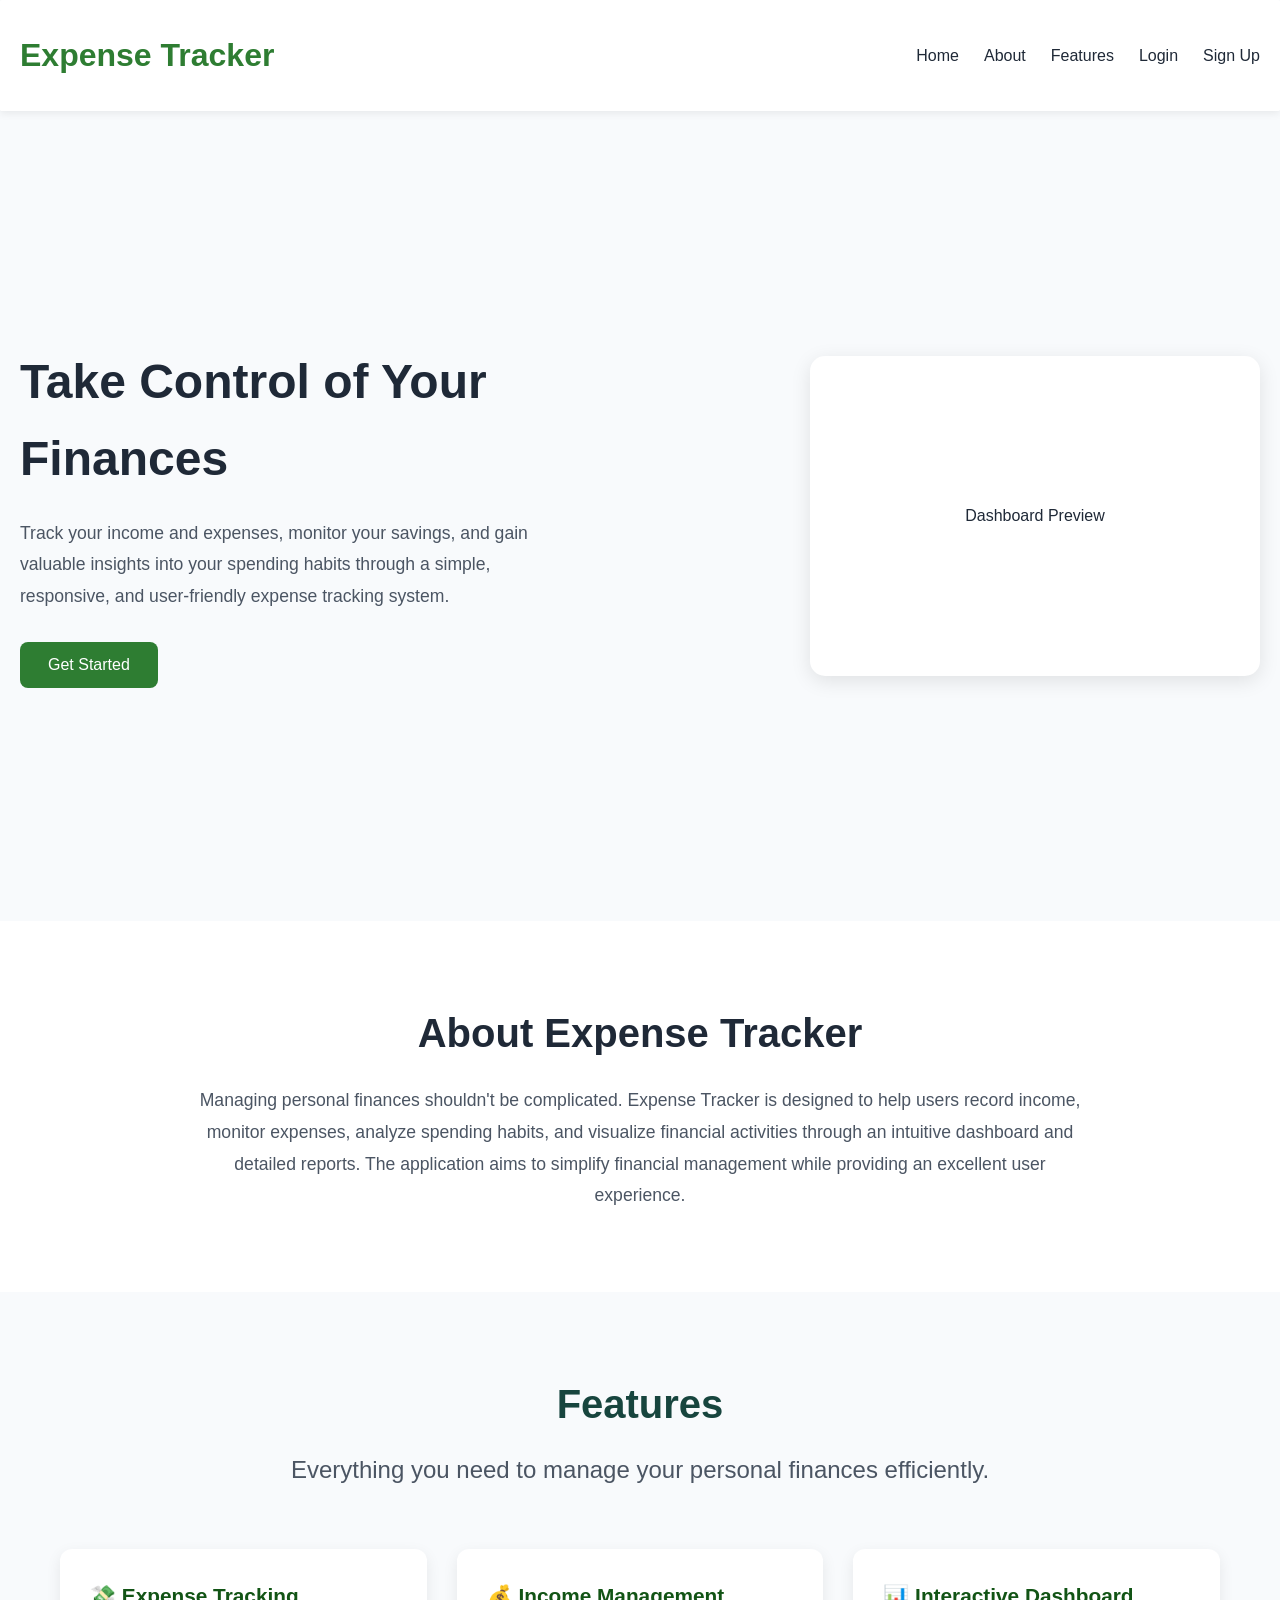
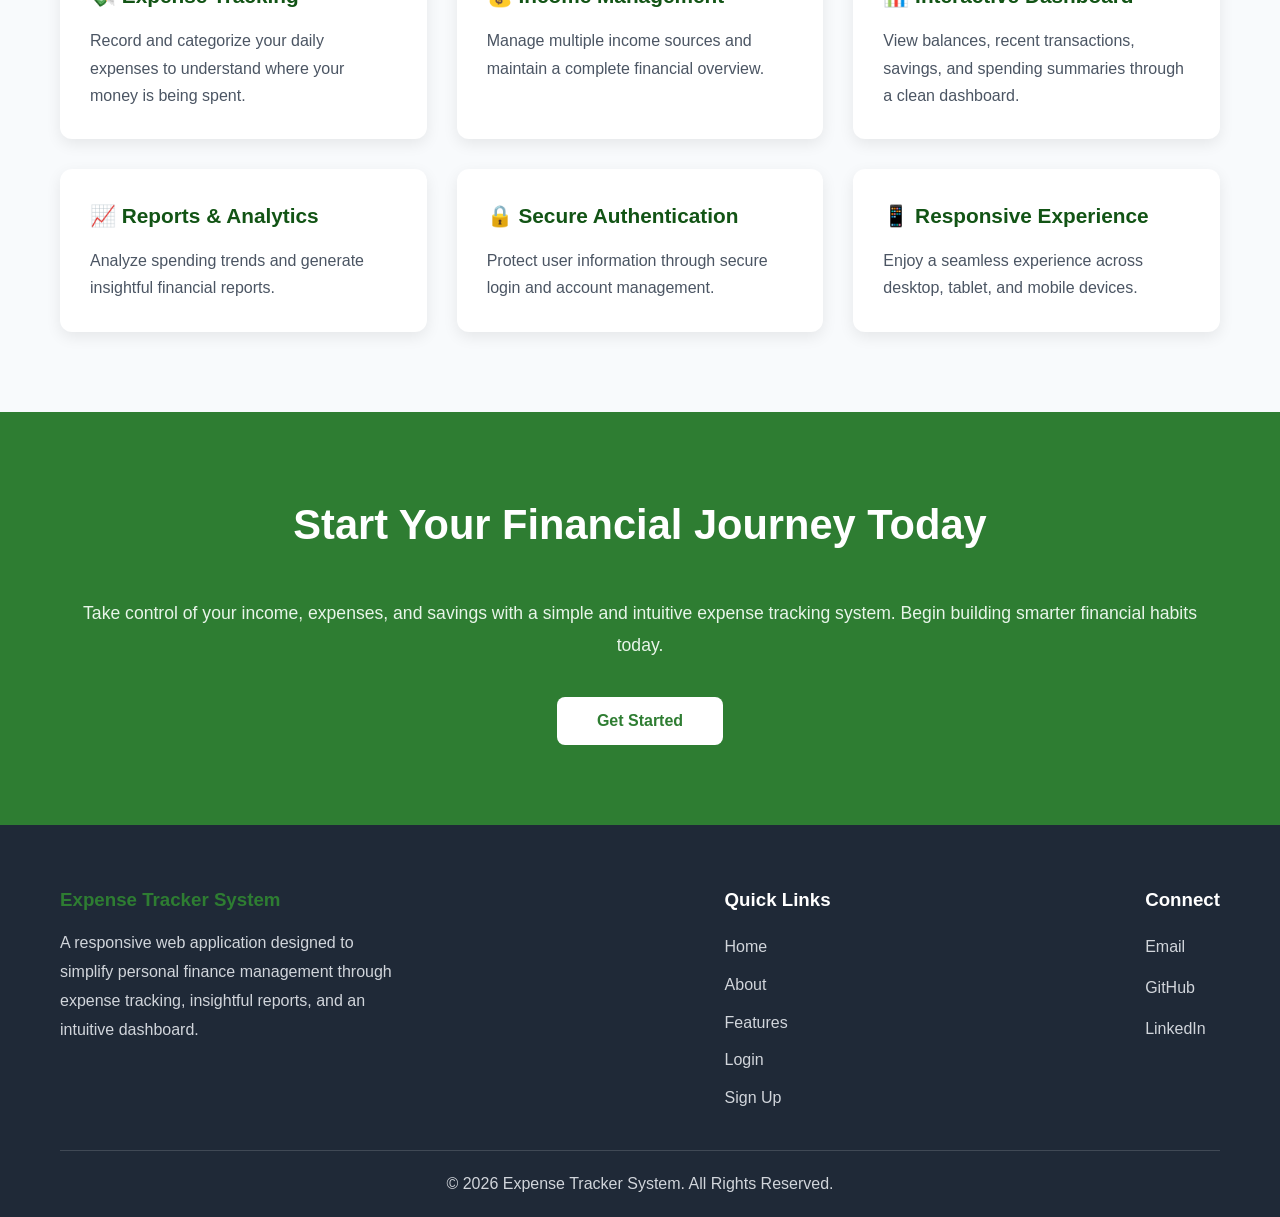
==== frontend/html/index.html @ 4454f999 "Integrate navigation between landing, login, and signup pages" ====
<!DOCTYPE html>
<html lang="en">
<head>
    <meta charset="UTF-8">
    <meta name="viewport" content="width=device-width, initial-scale=1.0">
    <title>Expense Tracker System</title>
    <link rel="stylesheet" href="../css/style.css">
</head>

<body>
    <!-- ================= NAVIGATION ================= -->
    <nav class="navbar">
        <div class="logo">
            <h1>Expense Tracker</h1>
        </div>
        <div class="nav-links">
            <a href="#home">Home</a>
            <a href="#about">About</a>
            <a href="#features">Features</a>
            <a href="login.html">Login</a>
            <a href="signup.html">Sign Up</a>
        </div>
    </nav>
    <!-- ================= HERO SECTION ================= -->
    <section id="home" class="hero">
        <div class="hero-content">
            <h1>Take Control of Your Finances</h1>
            <p>
                Track your income and expenses, monitor your savings,
                and gain valuable insights into your spending habits
                through a simple, responsive, and user-friendly
                expense tracking system.
            </p>
            <button>Get Started</button>
        </div>
        <div class="hero-preview">
            <p>Dashboard Preview</p>
            <!-- Future Dashboard Image -->
        </div>
    </section>
    <!-- ================= ABOUT SECTION ================= -->
    <section id="about" class="about">
        <div class="about-content">
            <h2>About Expense Tracker</h2>
            <p>
                Managing personal finances shouldn't be complicated.
                Expense Tracker is designed to help users record income,
                monitor expenses, analyze spending habits, and visualize
                financial activities through an intuitive dashboard and
                detailed reports. The application aims to simplify
                financial management while providing an excellent
                user experience.
            </p>
        </div>
    </section>
    <!-- ================= FEATURES SECTION ================= -->
    <section id="features" class="features">
        <div class="section-title">
            <h2>Features</h2>
            <p>
                Everything you need to manage your personal finances efficiently.
            </p>
        </div>
        <div class="cards-container">
            <div class="feature-card">
                <h3>💸 Expense Tracking</h3>
                <p>
                    Record and categorize your daily expenses to understand
                    where your money is being spent.
                </p>
            </div>
            <div class="feature-card">
                <h3>💰 Income Management</h3>
                <p>
                    Manage multiple income sources and maintain
                    a complete financial overview.
                </p>
            </div>
            <div class="feature-card">
                <h3>📊 Interactive Dashboard</h3>
                <p>
                    View balances, recent transactions, savings,
                    and spending summaries through a clean dashboard.
                </p>
            </div>
            <div class="feature-card">
                <h3>📈 Reports & Analytics</h3>
                <p>
                    Analyze spending trends and generate
                    insightful financial reports.
                </p>
            </div>
            <div class="feature-card">
                <h3>🔒 Secure Authentication</h3>
                <p>
                    Protect user information through secure
                    login and account management.
                </p>
            </div>
            <div class="feature-card">
                <h3>📱 Responsive Experience</h3>
                <p>
                    Enjoy a seamless experience across desktop,
                    tablet, and mobile devices.
                </p>
            </div>
        </div>
    </section>
    <!-- ================= CALL TO ACTION ================= -->
    <section id="cta" class="cta">
        <div class="cta-content">
            <h2>Start Your Financial Journey Today</h2>
            <p>
                Take control of your income, expenses, and savings with
                a simple and intuitive expense tracking system.
                Begin building smarter financial habits today.
            </p>
            <button>Get Started</button>
        </div>
    </section>
    <!-- ================= FOOTER ================= -->
    <footer>
        <div class="footer-container">
            <div class="footer-about">
                <h3>Expense Tracker System</h3>
                <p>
                    A responsive web application designed to simplify
                    personal finance management through expense tracking,
                    insightful reports, and an intuitive dashboard.
                </p>
            </div>
            <div class="footer-links">
                <h3>Quick Links</h3>
                <ul>
                    <li><a href="#home">Home</a></li>
                    <li><a href="#about">About</a></li>
                    <li><a href="#features">Features</a></li>
                    <li><a href="login.html">Login</a></li>
                    <li><a href="signup.html">Sign Up</a></li>
                </ul>
            </div>
            <div class="footer-contact">
                <h3>Connect</h3>
                <ul>
                    <li><a href="#">Email</a></li>
                    <li><a href="#">GitHub</a></li>
                    <li><a href="#">LinkedIn</a></li>
                </ul>
            </div>
        </div>
        <div class="footer-bottom">
                <p>© 2026 Expense Tracker System. All Rights Reserved.</p>     
        </div>
    </footer>

</body>
</html>
---- frontend/css/style.css ----
/* CSS RESET */

*{
    margin:0;
    padding:0;
    box-sizing:border-box;
}

/* GLOBAL STYLES */

body{
    font-family: 'Segoe UI', Tahoma, Geneva, Verdana, sans-serif;
    background-color:#f8fafc;
    color:#1f2937;
    line-height:1.6;
}

a{
    text-decoration:none;
    color:inherit;
}

ul{
    list-style:none;
}

img{
    max-width:100%;
    display:block;
}

/* =================================
   3. NAVBAR
================================= */

.navbar{
    display: flex;
    justify-content: space-between;
    align-items: center;

    padding: 30px 20px;
    border-radius: 0.1rem;
    background-color:white;

    box-shadow: 0 2px 8px rgba(0,0,0,0.08);
}

.logo h1{
    font-size: 2rem;
    font-weight: bold;

    color: #2E7D32;

    cursor: pointer;
}

.nav-links{
    display: flex;
    gap: 25px;
}

.nav-links a{
    font-size: 1rem;
    font-weight: 500;

    color: #1F2937;

    transition: color 0.2s ease;
}

.nav-links a:hover{
    color: #2E7D32;
}

/* Hero-Section */
.hero {
    display: flex;
    justify-content: space-between;
    align-items:center;
    padding: 30px 20px;
    min-height:90vh;
}

.hero-content {
    max-width:550px;
}

.hero-content h1{

    font-size:3rem;

    color:#1F2937;

    margin-bottom:20px;

}
.hero-content p{

    font-size:1.1rem;

    color:#4B5563;

    line-height:1.8;

    margin-bottom:30px;

}

.hero-content button{

    background:#2E7D32;

    color:white;

    padding:14px 28px;

    border:none;

    border-radius:8px;

    cursor:pointer;

    font-size:1rem;

    transition:0.3s;

}
.hero-content button:hover{

    background:#256728;

}
.hero-preview{

    width:450px;

    height:320px;

    background:white;

    border-radius:15px;

    display:flex;

    justify-content:center;

    align-items:center;

    box-shadow:0 5px 20px rgba(0,0,0,.1);

}

/* About Section */
.about {
    padding: 80px 60px;
    background-color:#ffffff;
    color:black;
    align-items:center;
}
.about-content{

    max-width: 900px;

    margin: 0 auto;

    text-align: center;

}
.about-content h2{

    font-size: 2.5rem;

    color: #1F2937;
    
    margin-bottom: 20px;

}
.about-content p{

    font-size: 1.1rem;

    line-height: 1.8;

    color: #4B5563;

}

/* features Section */
.features{

    padding:80px 60px;

    background:#F8FAFC;

}

.section-title {
    text-align:center;
    margin-bottom:60px;

}
.section-title h2{

    font-size:2.5rem;

    color:#17453e;

    margin-bottom:15px;

}
.section-title p{

    font-size:1.5rem;

    color:#4B5563;

}
.cards-container{

    display:grid;

    grid-template-columns:repeat(3,1fr);

    gap:30px;

}
.feature-card{

    background:#ffffff;

    padding:30px;

    border-radius:12px;

    box-shadow:0 5px 15px rgba(0,0,0,.08);

    transition:0.3s;
}
.feature-card:hover{

    transform:translateY(-8px);

    box-shadow:0 10px 15px rgba(122, 106, 106, 0.15);

}
.feature-card h3{

    font-size:1.3rem;

    margin-bottom:15px;

    color:#125415;

}
.feature-card p{

    color:#4B5563;

    line-height:1.7;

}

/* cta section */
.cta-content {

    padding: 80px 60px;
    
    background:#2E7D32;

    text-align:center;

}
.cta-content div{

    max-width: 300px;

    margin:0 auto;

    text-align:center;

}
.cta-content h2{

    text-align:center;

    font-size:2.6rem;

    color:white;

    margin-bottom:40px;

}
.cta-content p{

    font-size:1.1rem;

    color:#E8F5E9;

    line-height:1.8;

    margin-bottom:35px;

}
.cta-content button{

    background-color:white;

    color:#2E7D32;

    border:none;

    padding:15px 40px;

    border-radius:8px;
    
    align-items: center;

    justify-content:center;

    font-size:1rem;

    font-weight:600;

    cursor:pointer;

    transition:0.3s ease;

}
.cta-content button:hover {
    
    background-color:#F1F3F7;

    transform:translateY(-3px);
}

/* Footer Section */
footer{

    background-color:#1F2937;

    color:white;

    padding:60px 60px 20px;

}
.footer-container{

    display:flex;

    justify-content:space-between;

    align-items:flex-start;

    margin-bottom:40px;

}
.footer-about{

    max-width:350px;

}
.footer-about h3{

    margin-bottom:15px;

    color:#2E7D32;


}
.footer-about p{

    color:#D1D5DB;

    line-height:1.8;

}
.footer-links h3{

    margin-bottom:20px;

}

.footer-links ul{

    display:flex;

    flex-direction:column;

    gap:12px;

}
.footer-links a{

    color:#D1D5DB;

    transition:.3s;
}
.footer-links a:hover{

    color:#ffffff;

}

.footer-contact h3{

    margin-bottom:20px;

}
.footer-contact ul{

    display:flex;

    flex-direction:column;

    gap: 15px;

}
.footer-contact a{

    color:#D1D5DB;

    transition:0.4s;
}
.footer-contact a:hover {

    color:#ffffff;
}
.footer-bottom {

    border-top:1px solid rgba(255,255,255,.15);

    padding-top:20px;

    text-align:center;

    color:#D1D5DB;
}
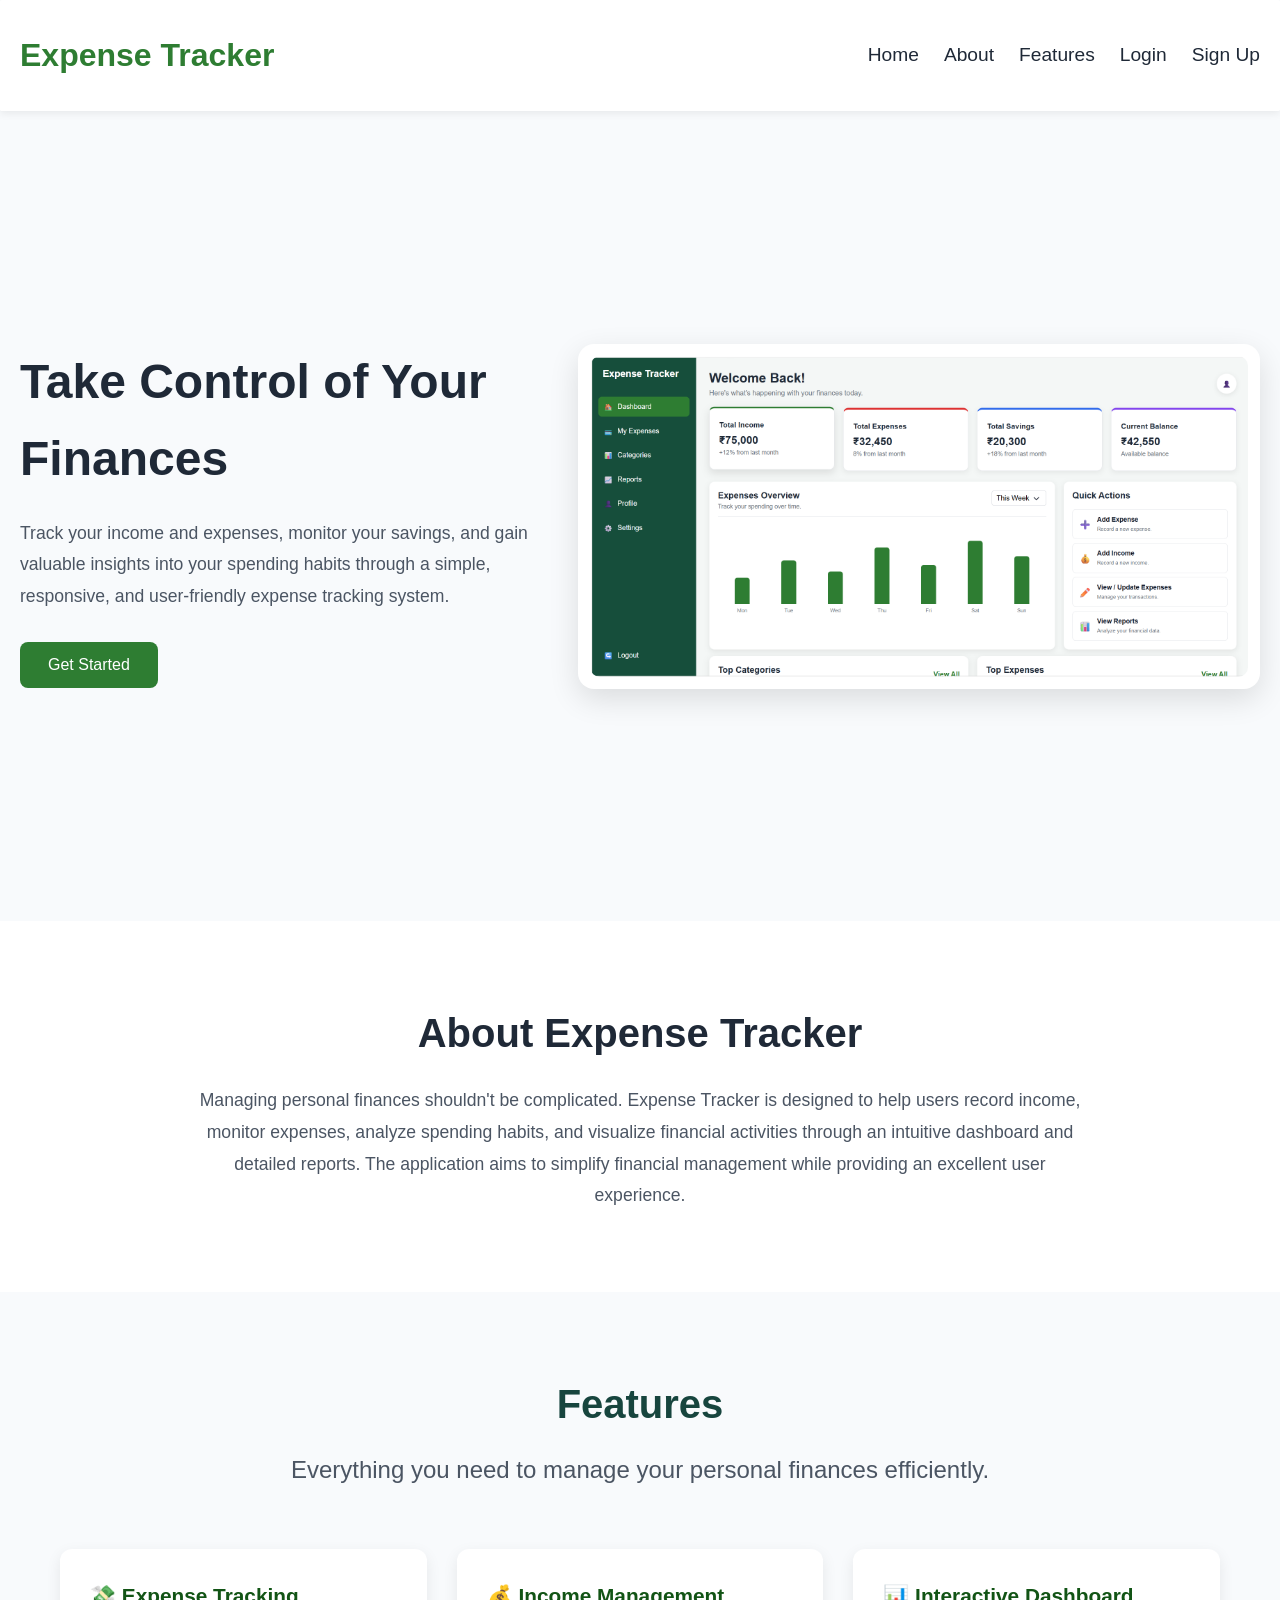
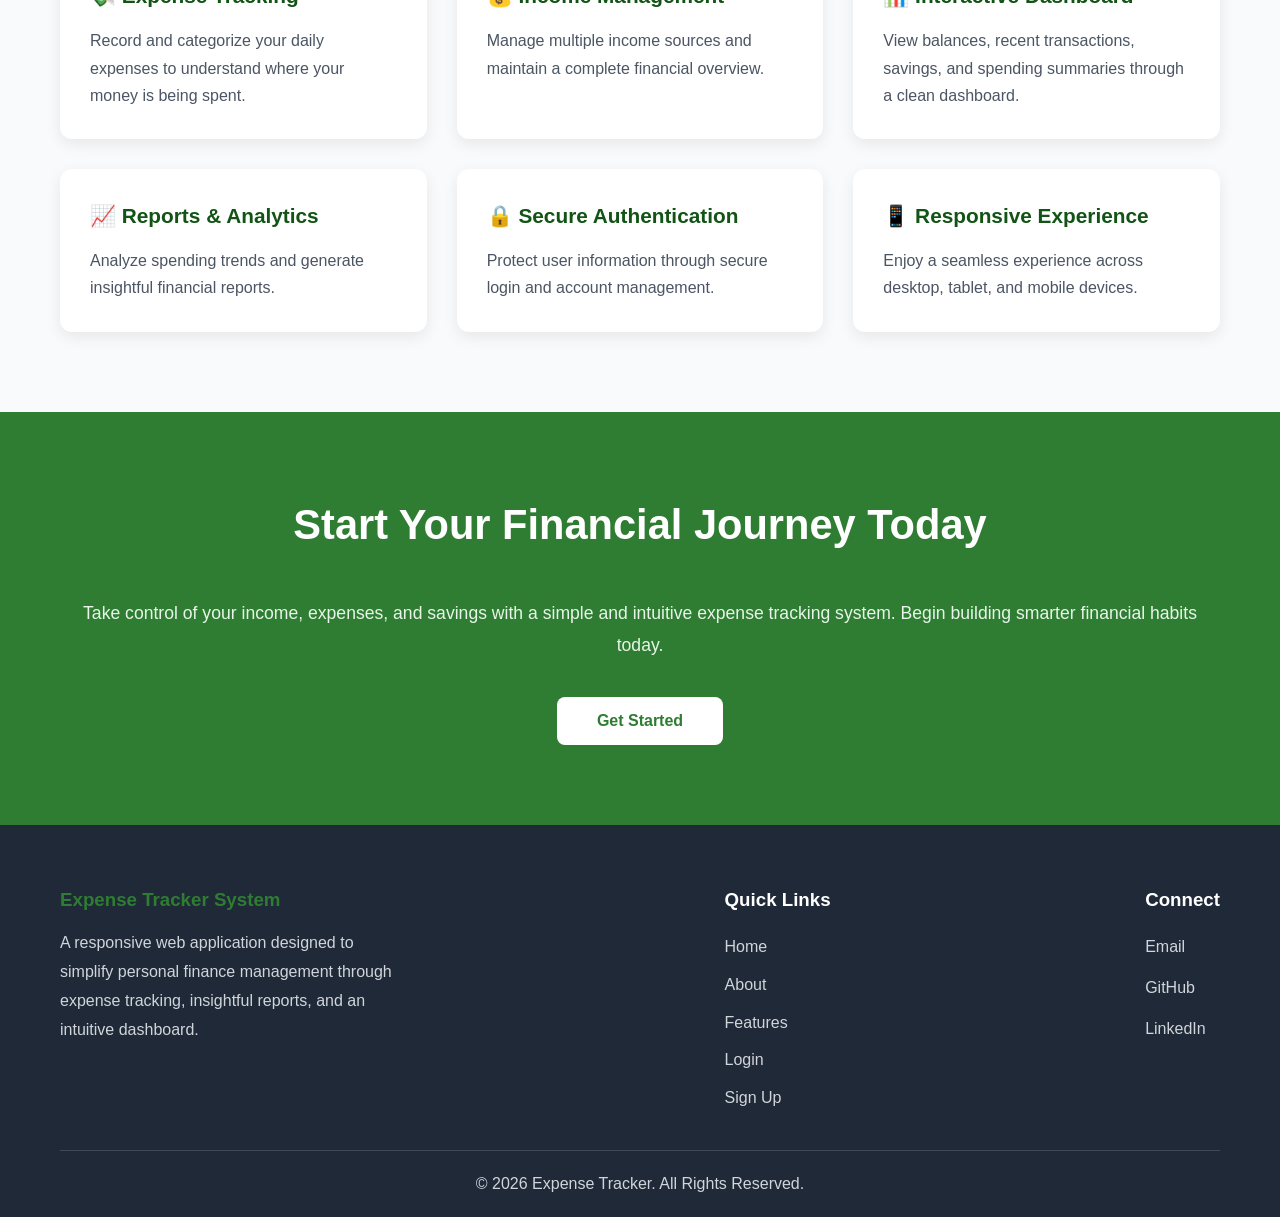
==== commit 4f8279cf: "Reduce sidebar navigation height" ====
--- a/frontend/html/index.html
+++ b/frontend/html/index.html
@@ -3,8 +3,9 @@
 <head>
     <meta charset="UTF-8">
     <meta name="viewport" content="width=device-width, initial-scale=1.0">
-    <title>Expense Tracker System</title>
+    <title>Expense Tracker</title>
     <link rel="stylesheet" href="../css/style.css">
+    <script src="javascript/script.js"></script>
 </head>
 
 <body>
@@ -33,9 +34,13 @@
             </p>
             <button>Get Started</button>
         </div>
-        <div class="hero-preview">
-            <p>Dashboard Preview</p>
-            <!-- Future Dashboard Image -->
+        <div class="dashboard-content">
+            <div class="dashboard-preview-card">
+                <img 
+                    src="../images/dashboard-preview.png" 
+                    alt="Expense Tracker Dashboard Preview"
+                >
+            </div>
         </div>
     </section>
     <!-- ================= ABOUT SECTION ================= -->
@@ -149,9 +154,12 @@
             </div>
         </div>
         <div class="footer-bottom">
-                <p>© 2026 Expense Tracker System. All Rights Reserved.</p>     
+                <p>© 2026 Expense Tracker. All Rights Reserved.</p>     
         </div>
     </footer>
 
+    <!-- <script>
+        alert('Hello,World!');
+    </script> -->
 </body>
 </html>
--- a/frontend/css/style.css
+++ b/frontend/css/style.css
@@ -60,7 +60,7 @@
 }
 
 .nav-links a{
-    font-size: 1rem;
+    font-size: 1.2rem;
     font-weight: 500;
 
     color: #1F2937;
@@ -130,7 +130,7 @@
     background:#256728;
 
 }
-.hero-preview{
+/* .hero-preview{
 
     width:450px;
 
@@ -147,6 +147,68 @@
     align-items:center;
 
     box-shadow:0 5px 20px rgba(0,0,0,.1);
+
+} */
+/* =========================================================
+   DASHBOARD PREVIEW
+========================================================= */
+
+.dashboard-content {
+    display: flex;
+    justify-content: center;
+    align-items: center;
+
+    width: 55%;
+}
+
+.dashboard-preview-card {
+    width: 100%;
+    max-width: 700px;
+
+    padding: 12px;
+
+    background-color: #ffffff;
+
+    border-radius: 16px;
+
+    box-shadow: 0 10px 30px rgba(0, 0, 0, 0.12);
+
+    overflow: hidden;
+
+    transition: transform 0.3s ease,
+                box-shadow 0.3s ease;
+}
+
+.dashboard-preview-card:hover {
+    transform: translateY(-5px);
+
+    box-shadow: 0 15px 35px rgba(0, 0, 0, 0.16);
+}
+
+.dashboard-preview-card img {
+    display: block;
+
+    width: 100%;
+    height: auto;
+
+    border-radius: 10px;
+}
+
+
+/* =========================================================
+   TABLET / MOBILE
+========================================================= */
+
+@media (max-width: 768px) {
+
+    .dashboard-content {
+        width: 100%;
+        margin-top: 30px;
+    }
+
+    .dashboard-preview-card {
+        max-width: 600px;
+    }
 
 }
 
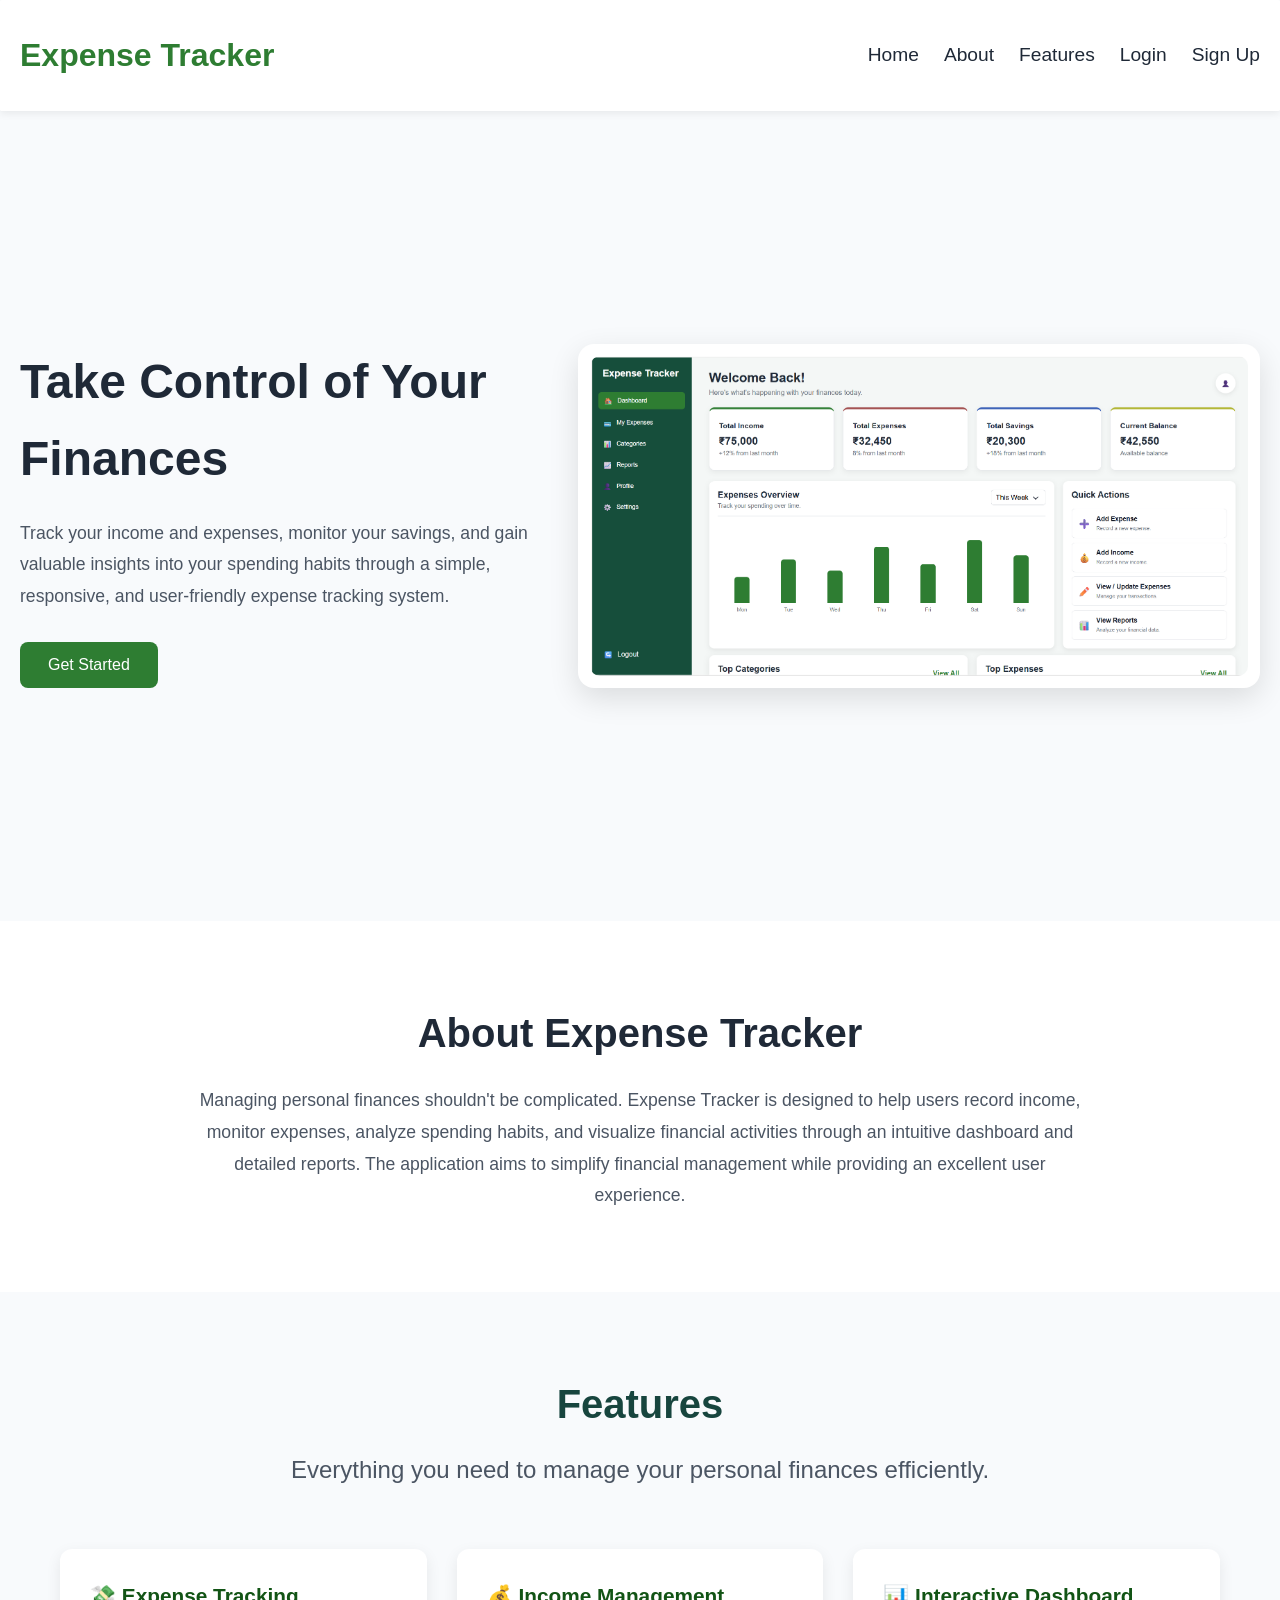
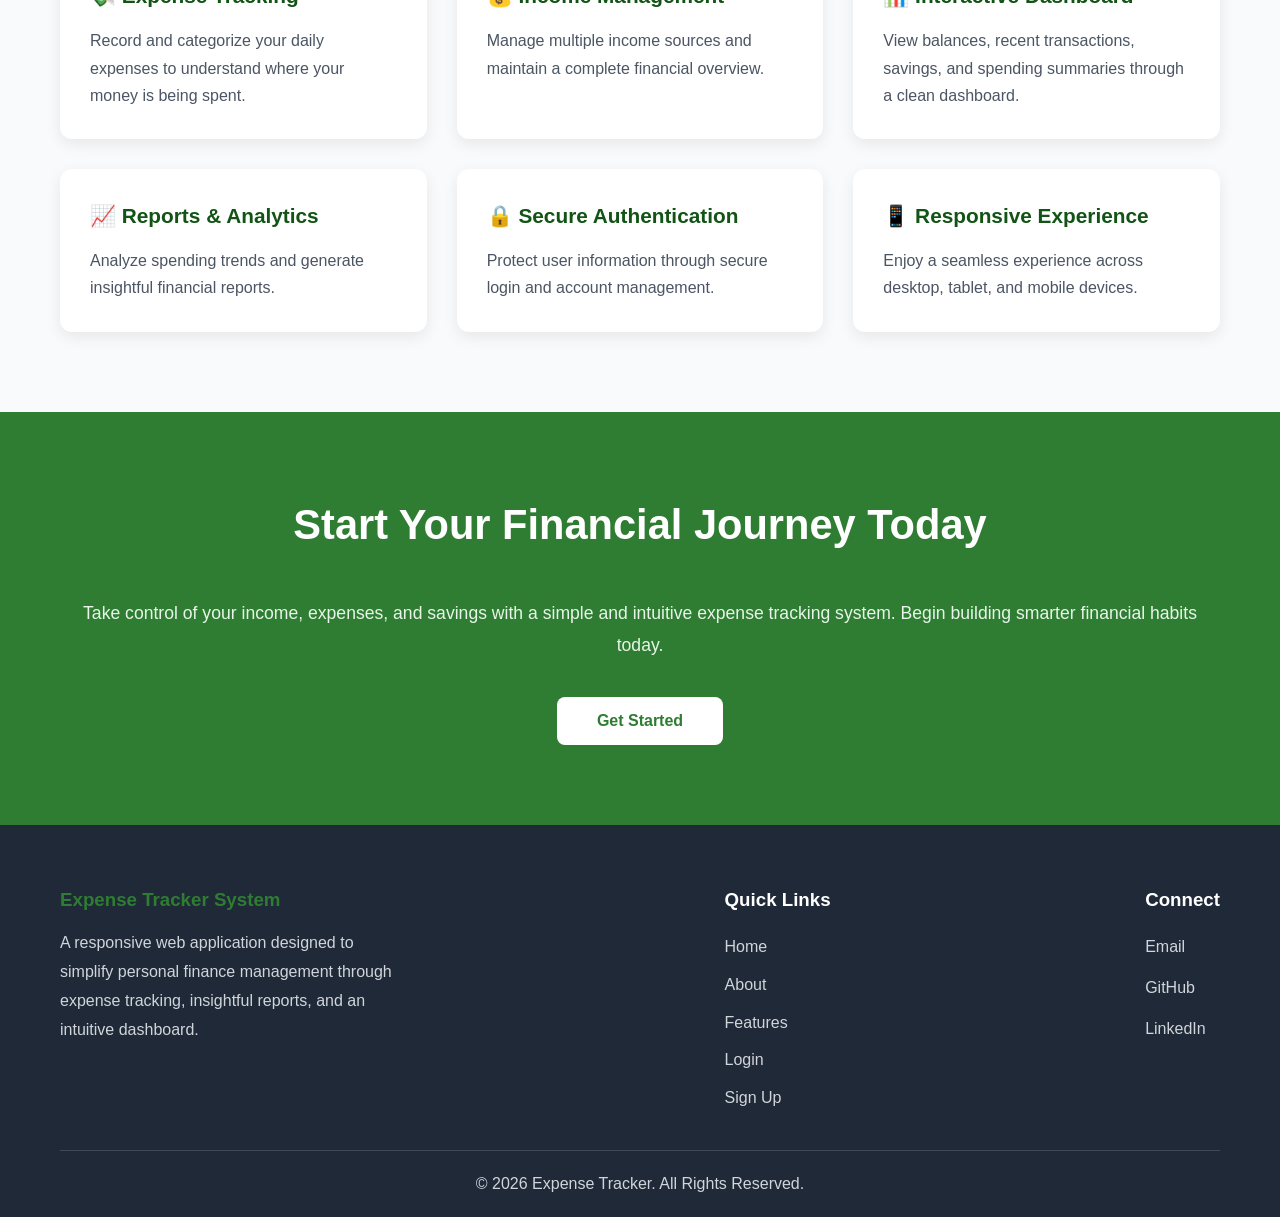
==== commit d62b9381: "Build static My Expenses page structure" ====
--- a/frontend/html/index.html
+++ b/frontend/html/index.html
@@ -5,11 +5,12 @@
     <meta name="viewport" content="width=device-width, initial-scale=1.0">
     <title>Expense Tracker</title>
     <link rel="stylesheet" href="../css/style.css">
-    <script src="javascript/script.js"></script>
+    
 </head>
 
 <body>
     <!-- ================= NAVIGATION ================= -->
+    <script src="dashboard/script.js"></script>
     <nav class="navbar">
         <div class="logo">
             <h1>Expense Tracker</h1>
